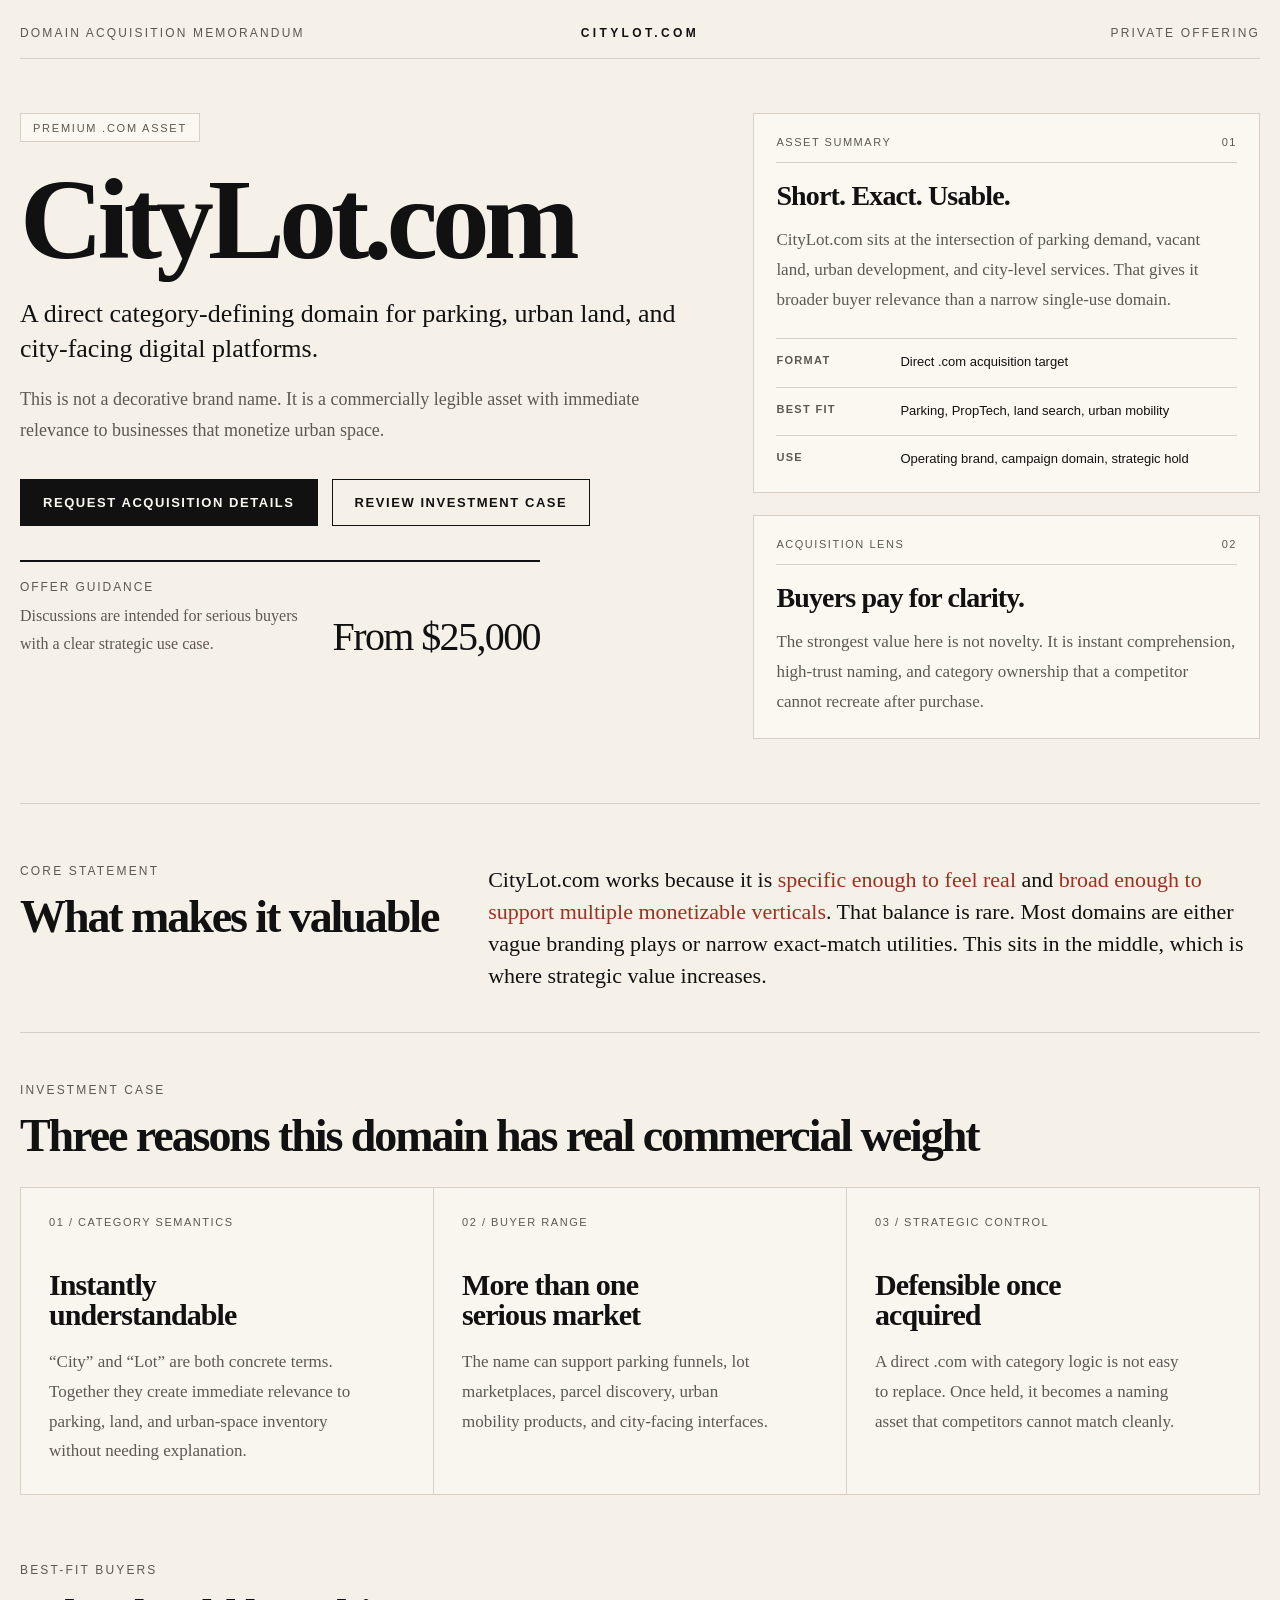
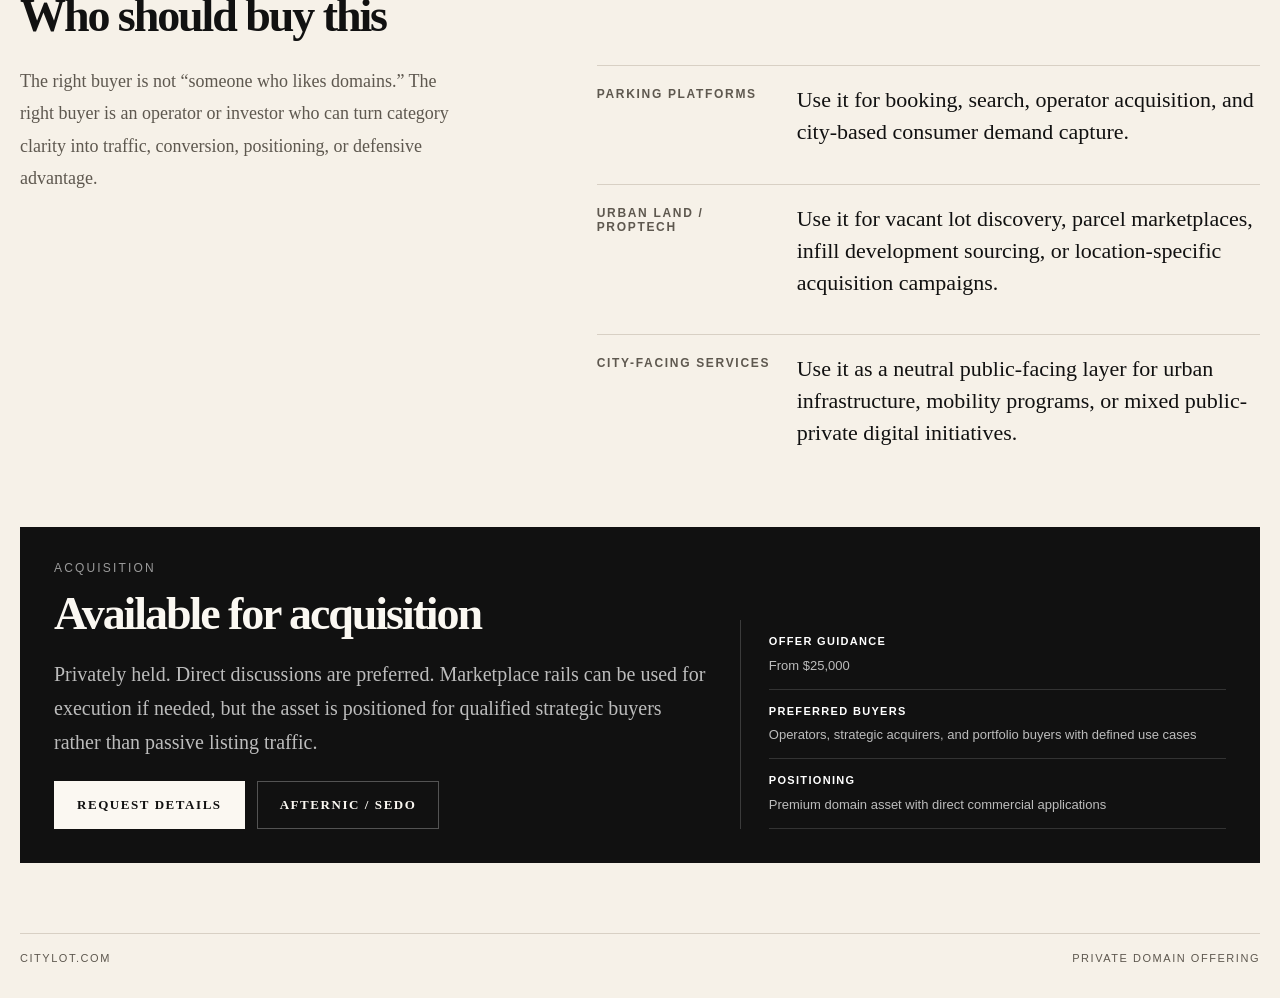
==== index.html @ e1107e31 "Add files via upload" ====
<!DOCTYPE html>
<html lang="en">
<head>
  <meta charset="UTF-8" />
  <meta name="viewport" content="width=device-width, initial-scale=1.0" />
  <title>CityLot.com — Domain Acquisition Memorandum</title>
  <meta name="description" content="CityLot.com is a premium domain asset available for acquisition." />
  <style>
    :root{
      --bg:#f6f1e8;
      --paper:#fbf8f2;
      --ink:#111111;
      --muted:#5e584f;
      --line:#d8d0c4;
      --accent:#9f2f20;
      --accent-soft:#ead9d3;
      --max:1240px;
    }

    *{box-sizing:border-box}
    html{scroll-behavior:smooth}
    body{
      margin:0;
      background:var(--bg);
      color:var(--ink);
      font-family: Georgia, "Times New Roman", serif;
      -webkit-font-smoothing:antialiased;
      text-rendering:optimizeLegibility;
    }

    a{color:inherit;text-decoration:none}
    img{max-width:100%;display:block}

    .wrap{
      width:min(calc(100% - 40px), var(--max));
      margin:0 auto;
    }

    .topbar{
      display:grid;
      grid-template-columns: 1fr auto 1fr;
      align-items:center;
      gap:20px;
      padding:26px 0 18px;
      border-bottom:1px solid var(--line);
      font-family: Arial, Helvetica, sans-serif;
      font-size:12px;
      letter-spacing:.18em;
      text-transform:uppercase;
    }

    .topbar-left{color:var(--muted)}
    .topbar-center{
      text-align:center;
      font-weight:700;
      letter-spacing:.28em;
    }
    .topbar-right{
      text-align:right;
      color:var(--muted);
    }

    .hero{
      padding:54px 0 40px;
      display:grid;
      grid-template-columns: 1.15fr .85fr;
      gap:48px;
      align-items:start;
    }

    .eyebrow{
      display:inline-block;
      padding:8px 12px 7px;
      border:1px solid var(--line);
      background:var(--paper);
      font-family: Arial, Helvetica, sans-serif;
      font-size:11px;
      letter-spacing:.16em;
      text-transform:uppercase;
      color:var(--muted);
      margin-bottom:24px;
    }

    h1{
      margin:0;
      font-size:clamp(58px, 9vw, 118px);
      line-height:.92;
      font-weight:600;
      letter-spacing:-.05em;
      max-width:760px;
    }

    .hero-sub{
      margin-top:24px;
      max-width:680px;
      font-size:26px;
      line-height:1.35;
    }

    .hero-note{
      margin-top:18px;
      max-width:620px;
      font-size:18px;
      line-height:1.7;
      color:var(--muted);
    }

    .hero-actions{
      display:flex;
      flex-wrap:wrap;
      gap:14px;
      margin-top:34px;
      font-family: Arial, Helvetica, sans-serif;
    }

    .btn{
      display:inline-flex;
      align-items:center;
      justify-content:center;
      padding:15px 22px;
      border:1px solid var(--ink);
      font-size:13px;
      font-weight:700;
      letter-spacing:.12em;
      text-transform:uppercase;
      transition:.18s ease;
    }

    .btn.primary{
      background:var(--ink);
      color:var(--paper);
    }

    .btn.secondary{
      background:transparent;
      color:var(--ink);
    }

    .btn:hover{
      transform:translateY(-1px);
    }

    .offer-box{
      margin-top:34px;
      max-width:520px;
      padding-top:18px;
      border-top:2px solid var(--ink);
      display:grid;
      grid-template-columns: 1fr auto;
      gap:18px;
      align-items:end;
    }

    .offer-label{
      font-family: Arial, Helvetica, sans-serif;
      font-size:12px;
      letter-spacing:.16em;
      text-transform:uppercase;
      color:var(--muted);
    }

    .offer-copy{
      margin-top:8px;
      font-size:16px;
      line-height:1.7;
      color:var(--muted);
      max-width:320px;
    }

    .offer-price{
      font-size:40px;
      line-height:1;
      letter-spacing:-.04em;
      white-space:nowrap;
    }

    .right-rail{
      display:grid;
      gap:22px;
    }

    .memo-card{
      background:var(--paper);
      border:1px solid var(--line);
      padding:22px;
    }

    .memo-head{
      display:flex;
      justify-content:space-between;
      gap:14px;
      align-items:flex-start;
      padding-bottom:14px;
      border-bottom:1px solid var(--line);
      font-family: Arial, Helvetica, sans-serif;
      font-size:11px;
      letter-spacing:.14em;
      text-transform:uppercase;
      color:var(--muted);
    }

    .memo-body{
      padding-top:18px;
    }

    .memo-body h3{
      margin:0;
      font-size:28px;
      line-height:1.08;
      letter-spacing:-.03em;
      font-weight:600;
    }

    .memo-body p{
      margin:14px 0 0;
      font-size:17px;
      line-height:1.75;
      color:var(--muted);
    }

    .signal-list{
      display:grid;
      gap:14px;
      margin-top:24px;
      font-family: Arial, Helvetica, sans-serif;
    }

    .signal-item{
      display:grid;
      grid-template-columns: 110px 1fr;
      gap:14px;
      padding-top:12px;
      border-top:1px solid var(--line);
      font-size:13px;
      line-height:1.65;
    }

    .signal-key{
      text-transform:uppercase;
      letter-spacing:.12em;
      color:var(--muted);
      font-size:11px;
      font-weight:700;
    }

    .signal-val{
      color:var(--ink);
    }

    .statement{
      margin:24px 0 6px;
      padding:26px 0 6px;
      border-top:1px solid var(--line);
      border-bottom:1px solid var(--line);
    }

    .statement-grid{
      display:grid;
      grid-template-columns: .72fr 1.28fr;
      gap:34px;
      align-items:start;
      padding:34px 0;
    }

    .section-label{
      font-family: Arial, Helvetica, sans-serif;
      font-size:12px;
      letter-spacing:.18em;
      text-transform:uppercase;
      color:var(--muted);
      margin-bottom:16px;
    }

    .statement h2,
    .thesis h2,
    .buyers h2,
    .cta h2{
      margin:0;
      font-size:46px;
      line-height:1;
      letter-spacing:-.045em;
      font-weight:600;
    }

    .statement-copy{
      font-size:22px;
      line-height:1.45;
      max-width:820px;
    }

    .statement-copy em{
      font-style:normal;
      color:var(--accent);
    }

    .thesis{
      padding:44px 0 12px;
    }

    .thesis-grid{
      display:grid;
      grid-template-columns: repeat(3, 1fr);
      gap:0;
      border-top:1px solid var(--line);
      border-left:1px solid var(--line);
      margin-top:28px;
    }

    .thesis-card{
      min-height:290px;
      padding:28px;
      border-right:1px solid var(--line);
      border-bottom:1px solid var(--line);
      background:rgba(255,255,255,0.28);
    }

    .thesis-index{
      font-family: Arial, Helvetica, sans-serif;
      font-size:11px;
      letter-spacing:.14em;
      text-transform:uppercase;
      color:var(--muted);
    }

    .thesis-card h3{
      margin:42px 0 0;
      font-size:30px;
      line-height:1.02;
      letter-spacing:-.03em;
      font-weight:600;
      max-width:220px;
    }

    .thesis-card p{
      margin:16px 0 0;
      font-size:17px;
      line-height:1.75;
      color:var(--muted);
      max-width:310px;
    }

    .buyers{
      padding:56px 0 8px;
    }

    .buyers-layout{
      display:grid;
      grid-template-columns: .9fr 1.1fr;
      gap:34px;
      align-items:start;
      margin-top:26px;
    }

    .buyers-note{
      font-size:18px;
      line-height:1.8;
      color:var(--muted);
      max-width:440px;
    }

    .buyer-list{
      display:grid;
      gap:18px;
    }

    .buyer-row{
      display:grid;
      grid-template-columns: 180px 1fr;
      gap:20px;
      padding:18px 0;
      border-top:1px solid var(--line);
    }

    .buyer-title{
      font-family: Arial, Helvetica, sans-serif;
      font-size:12px;
      text-transform:uppercase;
      letter-spacing:.14em;
      color:var(--muted);
      font-weight:700;
      padding-top:3px;
    }

    .buyer-desc{
      font-size:22px;
      line-height:1.45;
    }

    .cta{
      padding:52px 0 70px;
    }

    .cta-shell{
      background:var(--ink);
      color:var(--paper);
      padding:34px;
      display:grid;
      grid-template-columns: 1.15fr .85fr;
      gap:28px;
      align-items:end;
    }

    .cta .section-label{
      color:rgba(255,255,255,.58);
    }

    .cta-copy p{
      margin:20px 0 0;
      max-width:760px;
      font-size:20px;
      line-height:1.7;
      color:rgba(255,255,255,.72);
    }

    .cta-panel{
      border-left:1px solid rgba(255,255,255,.18);
      padding-left:28px;
      font-family: Arial, Helvetica, sans-serif;
    }

    .cta-panel .line{
      padding:12px 0;
      border-bottom:1px solid rgba(255,255,255,.14);
      font-size:13px;
      line-height:1.7;
      color:rgba(255,255,255,.72);
    }

    .cta-panel .line strong{
      display:block;
      color:#fff;
      letter-spacing:.12em;
      text-transform:uppercase;
      font-size:11px;
      margin-bottom:4px;
    }

    .cta-actions{
      display:flex;
      flex-wrap:wrap;
      gap:12px;
      margin-top:22px;
    }

    .cta-actions .btn.primary{
      background:var(--paper);
      color:var(--ink);
      border-color:var(--paper);
    }

    .cta-actions .btn.secondary{
      color:var(--paper);
      border-color:rgba(255,255,255,.28);
    }

    footer{
      padding:18px 0 34px;
      border-top:1px solid var(--line);
      font-family: Arial, Helvetica, sans-serif;
      font-size:11px;
      letter-spacing:.14em;
      text-transform:uppercase;
      color:var(--muted);
      display:flex;
      justify-content:space-between;
      gap:12px;
      flex-wrap:wrap;
    }

    @media (max-width: 980px){
      .hero,
      .statement-grid,
      .buyers-layout,
      .cta-shell{
        grid-template-columns:1fr;
      }

      .thesis-grid{
        grid-template-columns:1fr;
      }

      .buyer-row{
        grid-template-columns:1fr;
        gap:10px;
      }

      .cta-panel{
        border-left:none;
        padding-left:0;
        border-top:1px solid rgba(255,255,255,.18);
        padding-top:16px;
      }

      .offer-box{
        grid-template-columns:1fr;
      }
    }

    @media (max-width: 720px){
      .wrap{width:min(calc(100% - 24px), var(--max))}
      .topbar{
        grid-template-columns:1fr;
        text-align:left;
      }
      .topbar-center,
      .topbar-right{text-align:left}
      .hero-sub{font-size:22px}
      .statement-copy{font-size:20px}
      .statement h2,
      .thesis h2,
      .buyers h2,
      .cta h2{font-size:36px}
      .buyer-desc{font-size:20px}
      .cta-shell{padding:24px}
      .memo-card,.thesis-card{padding:22px}
    }
  </style>
</head>
<body>
  <div class="wrap">

    <header class="topbar">
      <div class="topbar-left">Domain Acquisition Memorandum</div>
      <div class="topbar-center">CityLot.com</div>
      <div class="topbar-right">Private Offering</div>
    </header>

    <section class="hero">
      <div>
        <div class="eyebrow">Premium .com Asset</div>
        <h1>CityLot.com</h1>
        <div class="hero-sub">
          A direct category-defining domain for parking, urban land, and city-facing digital platforms.
        </div>
        <div class="hero-note">
          This is not a decorative brand name. It is a commercially legible asset with immediate relevance to businesses that monetize urban space.
        </div>

        <div class="hero-actions">
          <a class="btn primary" href="#acquire">Request acquisition details</a>
          <a class="btn secondary" href="#thesis">Review investment case</a>
        </div>

        <div class="offer-box">
          <div>
            <div class="offer-label">Offer guidance</div>
            <div class="offer-copy">
              Discussions are intended for serious buyers with a clear strategic use case.
            </div>
          </div>
          <div class="offer-price">From $25,000</div>
        </div>
      </div>

      <aside class="right-rail">
        <div class="memo-card">
          <div class="memo-head">
            <span>Asset Summary</span>
            <span>01</span>
          </div>
          <div class="memo-body">
            <h3>Short. Exact. Usable.</h3>
            <p>
              CityLot.com sits at the intersection of parking demand, vacant land, urban development, and city-level services. That gives it broader buyer relevance than a narrow single-use domain.
            </p>

            <div class="signal-list">
              <div class="signal-item">
                <div class="signal-key">Format</div>
                <div class="signal-val">Direct .com acquisition target</div>
              </div>
              <div class="signal-item">
                <div class="signal-key">Best fit</div>
                <div class="signal-val">Parking, PropTech, land search, urban mobility</div>
              </div>
              <div class="signal-item">
                <div class="signal-key">Use</div>
                <div class="signal-val">Operating brand, campaign domain, strategic hold</div>
              </div>
            </div>
          </div>
        </div>

        <div class="memo-card">
          <div class="memo-head">
            <span>Acquisition Lens</span>
            <span>02</span>
          </div>
          <div class="memo-body">
            <h3>Buyers pay for clarity.</h3>
            <p>
              The strongest value here is not novelty. It is instant comprehension, high-trust naming, and category ownership that a competitor cannot recreate after purchase.
            </p>
          </div>
        </div>
      </aside>
    </section>

    <section class="statement">
      <div class="statement-grid">
        <div>
          <div class="section-label">Core Statement</div>
          <h2>What makes it valuable</h2>
        </div>
        <div class="statement-copy">
          CityLot.com works because it is <em>specific enough to feel real</em> and <em>broad enough to support multiple monetizable verticals</em>. That balance is rare. Most domains are either vague branding plays or narrow exact-match utilities. This sits in the middle, which is where strategic value increases.
        </div>
      </div>
    </section>

    <section class="thesis" id="thesis">
      <div class="section-label">Investment Case</div>
      <h2>Three reasons this domain has real commercial weight</h2>

      <div class="thesis-grid">
        <article class="thesis-card">
          <div class="thesis-index">01 / Category Semantics</div>
          <h3>Instantly understandable</h3>
          <p>
            “City” and “Lot” are both concrete terms. Together they create immediate relevance to parking, land, and urban-space inventory without needing explanation.
          </p>
        </article>

        <article class="thesis-card">
          <div class="thesis-index">02 / Buyer Range</div>
          <h3>More than one serious market</h3>
          <p>
            The name can support parking funnels, lot marketplaces, parcel discovery, urban mobility products, and city-facing interfaces.
          </p>
        </article>

        <article class="thesis-card">
          <div class="thesis-index">03 / Strategic Control</div>
          <h3>Defensible once acquired</h3>
          <p>
            A direct .com with category logic is not easy to replace. Once held, it becomes a naming asset that competitors cannot match cleanly.
          </p>
        </article>
      </div>
    </section>

    <section class="buyers">
      <div class="section-label">Best-Fit Buyers</div>
      <h2>Who should buy this</h2>

      <div class="buyers-layout">
        <div class="buyers-note">
          The right buyer is not “someone who likes domains.” The right buyer is an operator or investor who can turn category clarity into traffic, conversion, positioning, or defensive advantage.
        </div>

        <div class="buyer-list">
          <div class="buyer-row">
            <div class="buyer-title">Parking Platforms</div>
            <div class="buyer-desc">Use it for booking, search, operator acquisition, and city-based consumer demand capture.</div>
          </div>

          <div class="buyer-row">
            <div class="buyer-title">Urban Land / PropTech</div>
            <div class="buyer-desc">Use it for vacant lot discovery, parcel marketplaces, infill development sourcing, or location-specific acquisition campaigns.</div>
          </div>

          <div class="buyer-row">
            <div class="buyer-title">City-Facing Services</div>
            <div class="buyer-desc">Use it as a neutral public-facing layer for urban infrastructure, mobility programs, or mixed public-private digital initiatives.</div>
          </div>
        </div>
      </div>
    </section>

    <section class="cta" id="acquire">
      <div class="cta-shell">
        <div class="cta-copy">
          <div class="section-label">Acquisition</div>
          <h2>Available for acquisition</h2>
          <p>
            Privately held. Direct discussions are preferred. Marketplace rails can be used for execution if needed, but the asset is positioned for qualified strategic buyers rather than passive listing traffic.
          </p>

          <div class="cta-actions">
            <a class="btn primary" href="mailto:domains@mazajcontent.com?subject=CityLot.com Acquisition Inquiry">Request details</a>
            <a class="btn secondary" href="#">Afternic / Sedo</a>
          </div>
        </div>

        <div class="cta-panel">
          <div class="line">
            <strong>Offer guidance</strong>
            From $25,000
          </div>
          <div class="line">
            <strong>Preferred buyers</strong>
            Operators, strategic acquirers, and portfolio buyers with defined use cases
          </div>
          <div class="line">
            <strong>Positioning</strong>
            Premium domain asset with direct commercial applications
          </div>
        </div>
      </div>
    </section>

    <footer>
      <div>CityLot.com</div>
      <div>Private Domain Offering</div>
    </footer>

  </div>
</body>
</html>
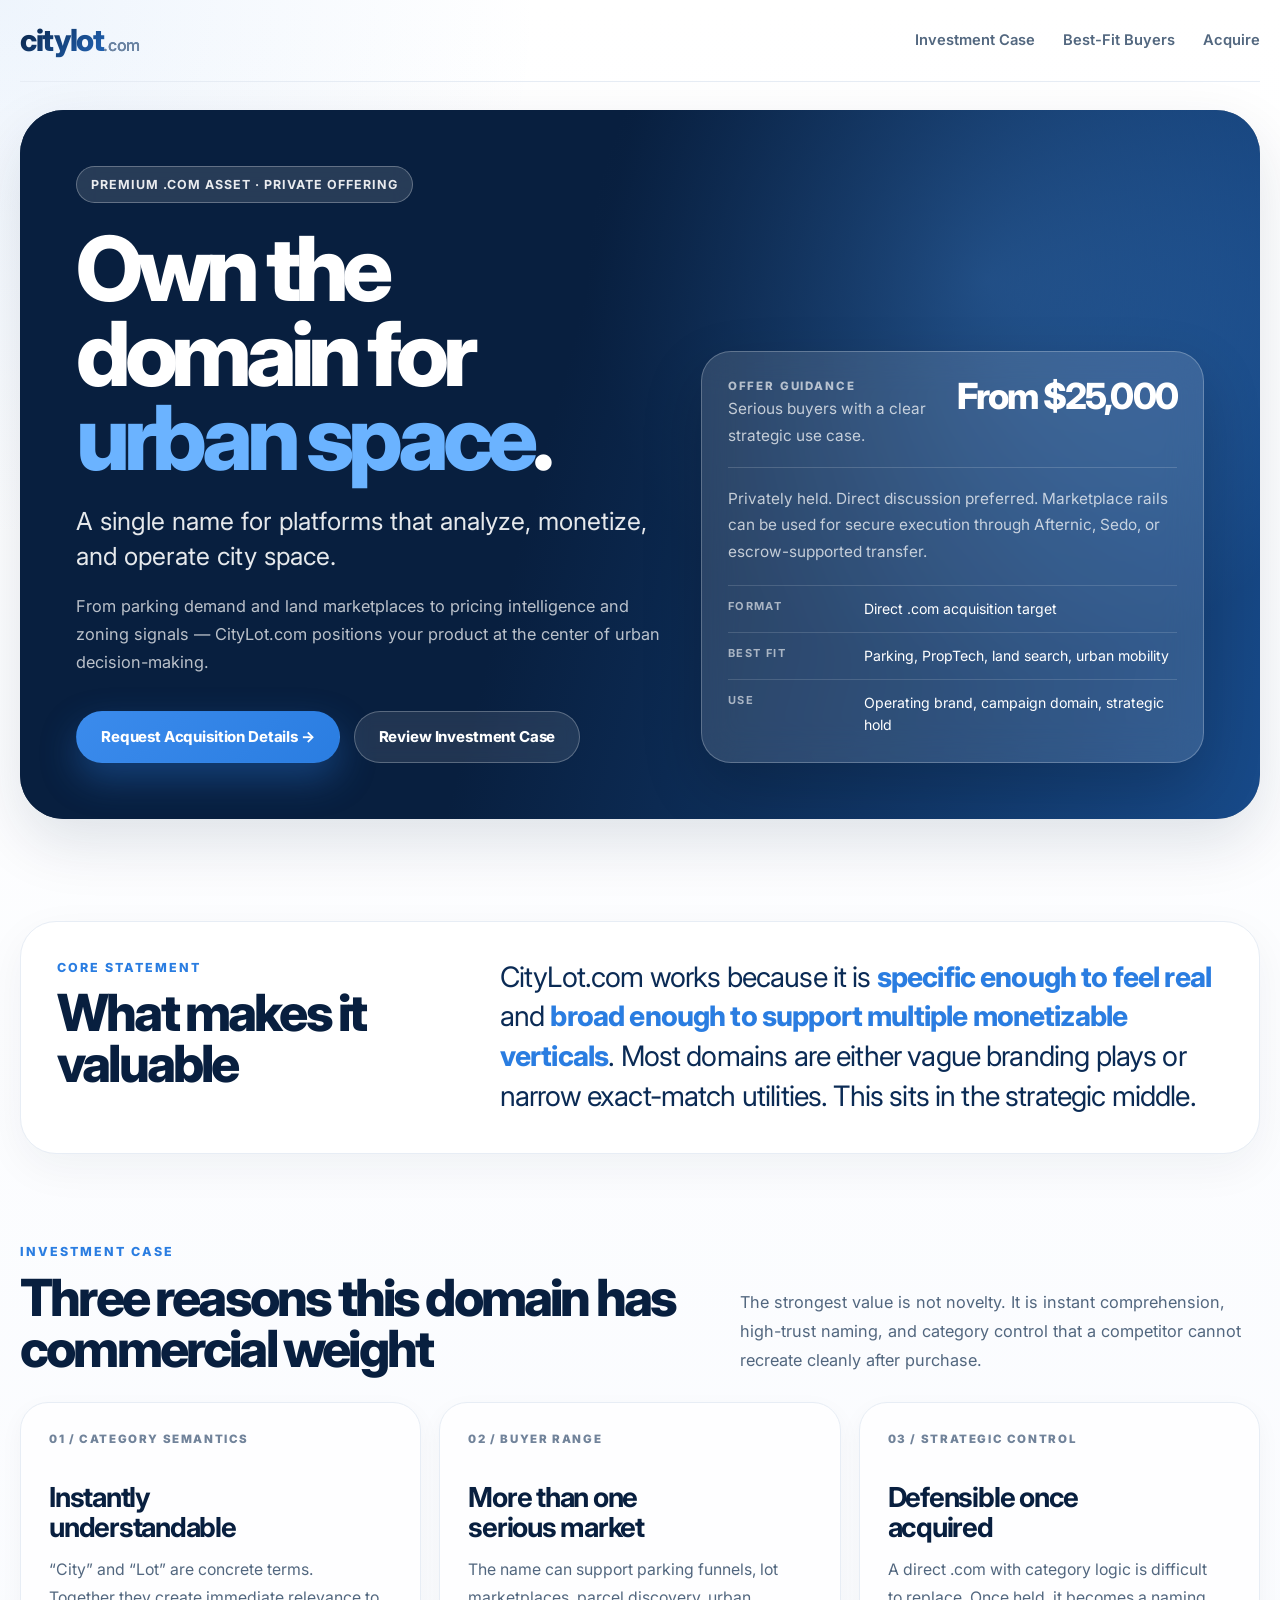
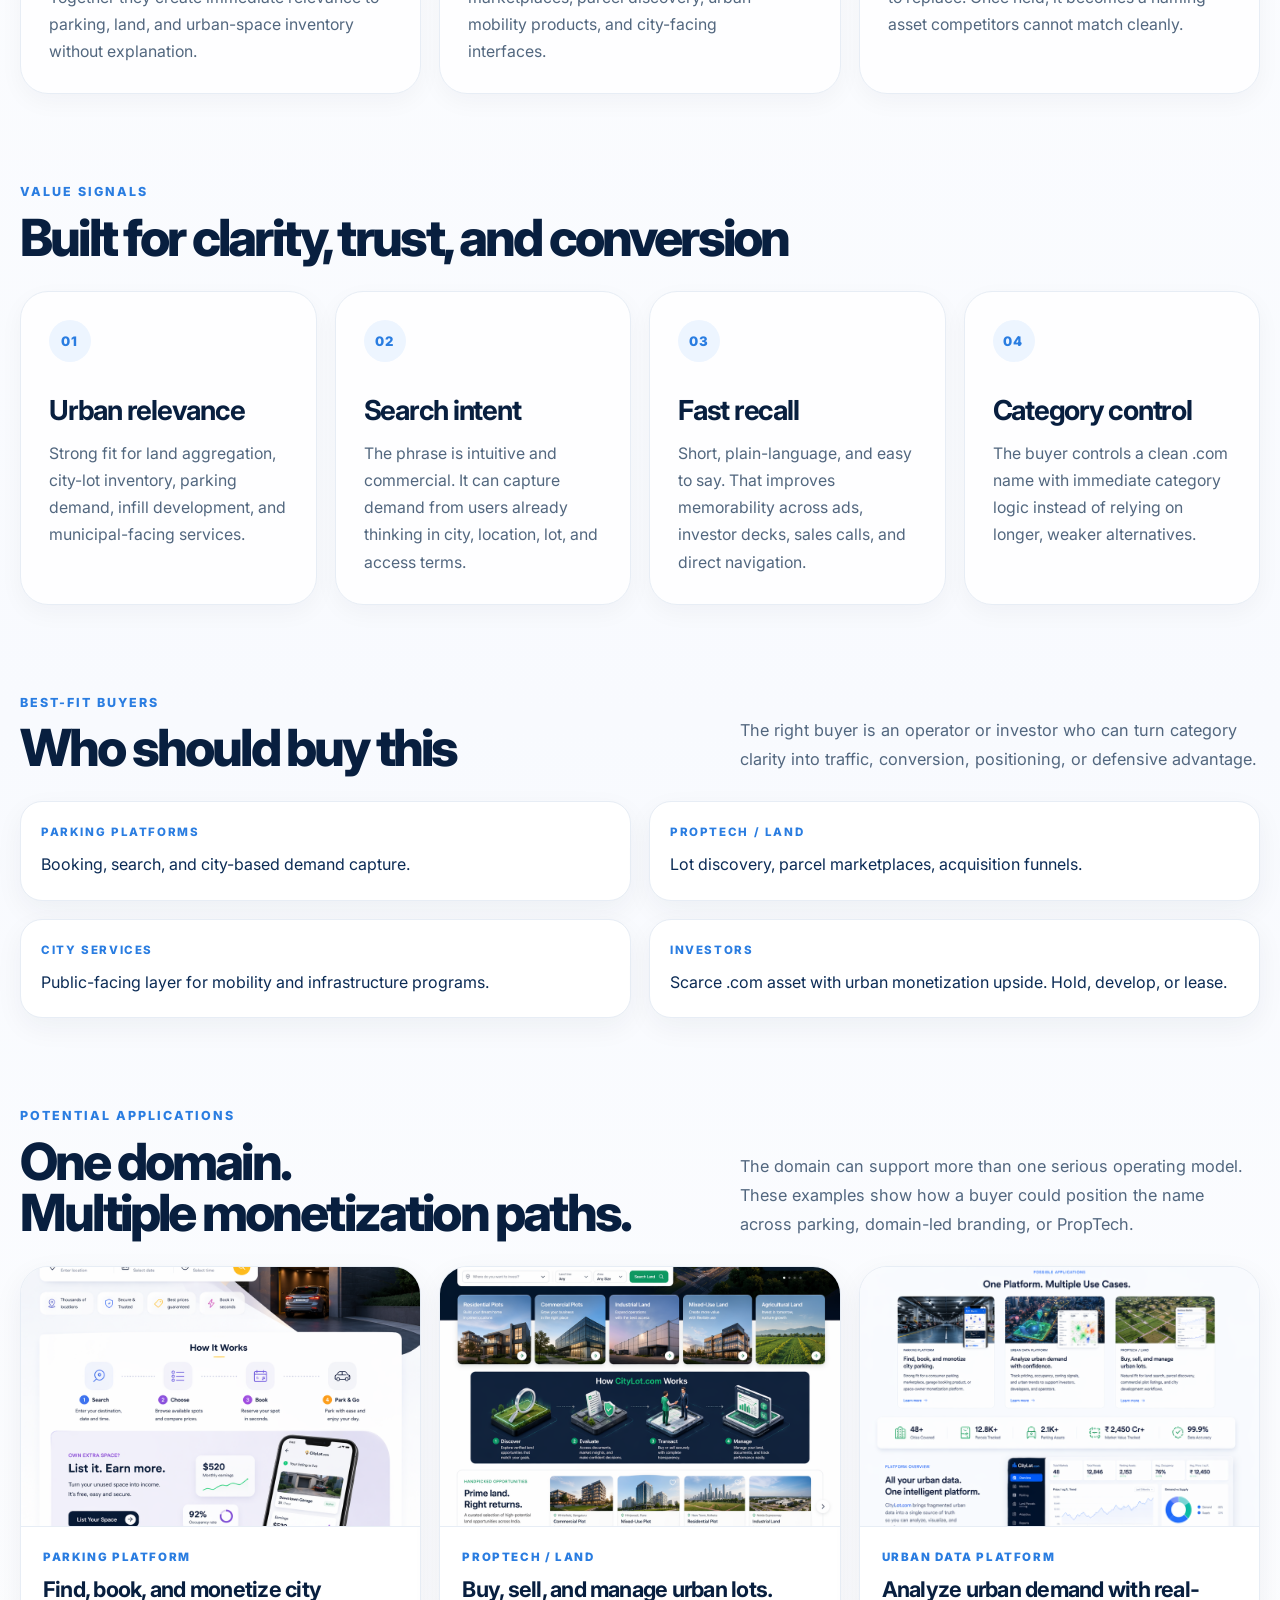
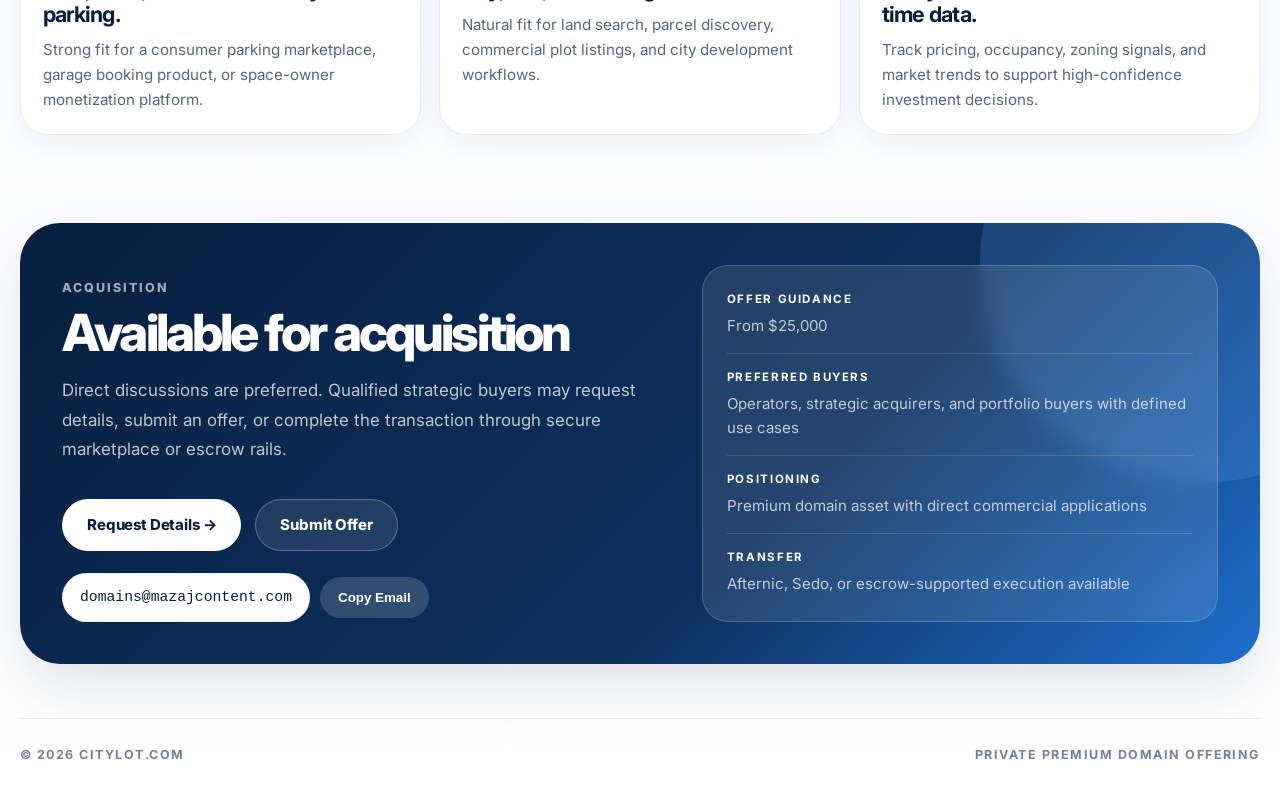
==== commit b58d978a: "Add files via upload" ====
--- a/index.html
+++ b/index.html
@@ -2,708 +2,270 @@
 <html lang="en">
 <head>
   <meta charset="UTF-8" />
-  <meta name="viewport" content="width=device-width, initial-scale=1.0" />
-  <title>CityLot.com — Domain Acquisition Memorandum</title>
-  <meta name="description" content="CityLot.com is a premium domain asset available for acquisition." />
-  <style>
-    :root{
-      --bg:#f6f1e8;
-      --paper:#fbf8f2;
-      --ink:#111111;
-      --muted:#5e584f;
-      --line:#d8d0c4;
-      --accent:#9f2f20;
-      --accent-soft:#ead9d3;
-      --max:1240px;
-    }
-
-    *{box-sizing:border-box}
-    html{scroll-behavior:smooth}
-    body{
-      margin:0;
-      background:var(--bg);
-      color:var(--ink);
-      font-family: Georgia, "Times New Roman", serif;
-      -webkit-font-smoothing:antialiased;
-      text-rendering:optimizeLegibility;
-    }
-
-    a{color:inherit;text-decoration:none}
-    img{max-width:100%;display:block}
-
-    .wrap{
-      width:min(calc(100% - 40px), var(--max));
-      margin:0 auto;
-    }
-
-    .topbar{
-      display:grid;
-      grid-template-columns: 1fr auto 1fr;
-      align-items:center;
-      gap:20px;
-      padding:26px 0 18px;
-      border-bottom:1px solid var(--line);
-      font-family: Arial, Helvetica, sans-serif;
-      font-size:12px;
-      letter-spacing:.18em;
-      text-transform:uppercase;
-    }
-
-    .topbar-left{color:var(--muted)}
-    .topbar-center{
-      text-align:center;
-      font-weight:700;
-      letter-spacing:.28em;
-    }
-    .topbar-right{
-      text-align:right;
-      color:var(--muted);
-    }
-
-    .hero{
-      padding:54px 0 40px;
-      display:grid;
-      grid-template-columns: 1.15fr .85fr;
-      gap:48px;
-      align-items:start;
-    }
-
-    .eyebrow{
-      display:inline-block;
-      padding:8px 12px 7px;
-      border:1px solid var(--line);
-      background:var(--paper);
-      font-family: Arial, Helvetica, sans-serif;
-      font-size:11px;
-      letter-spacing:.16em;
-      text-transform:uppercase;
-      color:var(--muted);
-      margin-bottom:24px;
-    }
-
-    h1{
-      margin:0;
-      font-size:clamp(58px, 9vw, 118px);
-      line-height:.92;
-      font-weight:600;
-      letter-spacing:-.05em;
-      max-width:760px;
-    }
-
-    .hero-sub{
-      margin-top:24px;
-      max-width:680px;
-      font-size:26px;
-      line-height:1.35;
-    }
-
-    .hero-note{
-      margin-top:18px;
-      max-width:620px;
-      font-size:18px;
-      line-height:1.7;
-      color:var(--muted);
-    }
-
-    .hero-actions{
-      display:flex;
-      flex-wrap:wrap;
-      gap:14px;
-      margin-top:34px;
-      font-family: Arial, Helvetica, sans-serif;
-    }
-
-    .btn{
-      display:inline-flex;
-      align-items:center;
-      justify-content:center;
-      padding:15px 22px;
-      border:1px solid var(--ink);
-      font-size:13px;
-      font-weight:700;
-      letter-spacing:.12em;
-      text-transform:uppercase;
-      transition:.18s ease;
-    }
-
-    .btn.primary{
-      background:var(--ink);
-      color:var(--paper);
-    }
-
-    .btn.secondary{
-      background:transparent;
-      color:var(--ink);
-    }
-
-    .btn:hover{
-      transform:translateY(-1px);
-    }
-
-    .offer-box{
-      margin-top:34px;
-      max-width:520px;
-      padding-top:18px;
-      border-top:2px solid var(--ink);
-      display:grid;
-      grid-template-columns: 1fr auto;
-      gap:18px;
-      align-items:end;
-    }
-
-    .offer-label{
-      font-family: Arial, Helvetica, sans-serif;
-      font-size:12px;
-      letter-spacing:.16em;
-      text-transform:uppercase;
-      color:var(--muted);
-    }
-
-    .offer-copy{
-      margin-top:8px;
-      font-size:16px;
-      line-height:1.7;
-      color:var(--muted);
-      max-width:320px;
-    }
-
-    .offer-price{
-      font-size:40px;
-      line-height:1;
-      letter-spacing:-.04em;
-      white-space:nowrap;
-    }
-
-    .right-rail{
-      display:grid;
-      gap:22px;
-    }
-
-    .memo-card{
-      background:var(--paper);
-      border:1px solid var(--line);
-      padding:22px;
-    }
-
-    .memo-head{
-      display:flex;
-      justify-content:space-between;
-      gap:14px;
-      align-items:flex-start;
-      padding-bottom:14px;
-      border-bottom:1px solid var(--line);
-      font-family: Arial, Helvetica, sans-serif;
-      font-size:11px;
-      letter-spacing:.14em;
-      text-transform:uppercase;
-      color:var(--muted);
-    }
-
-    .memo-body{
-      padding-top:18px;
-    }
-
-    .memo-body h3{
-      margin:0;
-      font-size:28px;
-      line-height:1.08;
-      letter-spacing:-.03em;
-      font-weight:600;
-    }
-
-    .memo-body p{
-      margin:14px 0 0;
-      font-size:17px;
-      line-height:1.75;
-      color:var(--muted);
-    }
-
-    .signal-list{
-      display:grid;
-      gap:14px;
-      margin-top:24px;
-      font-family: Arial, Helvetica, sans-serif;
-    }
-
-    .signal-item{
-      display:grid;
-      grid-template-columns: 110px 1fr;
-      gap:14px;
-      padding-top:12px;
-      border-top:1px solid var(--line);
-      font-size:13px;
-      line-height:1.65;
-    }
-
-    .signal-key{
-      text-transform:uppercase;
-      letter-spacing:.12em;
-      color:var(--muted);
-      font-size:11px;
-      font-weight:700;
-    }
-
-    .signal-val{
-      color:var(--ink);
-    }
-
-    .statement{
-      margin:24px 0 6px;
-      padding:26px 0 6px;
-      border-top:1px solid var(--line);
-      border-bottom:1px solid var(--line);
-    }
-
-    .statement-grid{
-      display:grid;
-      grid-template-columns: .72fr 1.28fr;
-      gap:34px;
-      align-items:start;
-      padding:34px 0;
-    }
-
-    .section-label{
-      font-family: Arial, Helvetica, sans-serif;
-      font-size:12px;
-      letter-spacing:.18em;
-      text-transform:uppercase;
-      color:var(--muted);
-      margin-bottom:16px;
-    }
-
-    .statement h2,
-    .thesis h2,
-    .buyers h2,
-    .cta h2{
-      margin:0;
-      font-size:46px;
-      line-height:1;
-      letter-spacing:-.045em;
-      font-weight:600;
-    }
-
-    .statement-copy{
-      font-size:22px;
-      line-height:1.45;
-      max-width:820px;
-    }
-
-    .statement-copy em{
-      font-style:normal;
-      color:var(--accent);
-    }
-
-    .thesis{
-      padding:44px 0 12px;
-    }
-
-    .thesis-grid{
-      display:grid;
-      grid-template-columns: repeat(3, 1fr);
-      gap:0;
-      border-top:1px solid var(--line);
-      border-left:1px solid var(--line);
-      margin-top:28px;
-    }
-
-    .thesis-card{
-      min-height:290px;
-      padding:28px;
-      border-right:1px solid var(--line);
-      border-bottom:1px solid var(--line);
-      background:rgba(255,255,255,0.28);
-    }
-
-    .thesis-index{
-      font-family: Arial, Helvetica, sans-serif;
-      font-size:11px;
-      letter-spacing:.14em;
-      text-transform:uppercase;
-      color:var(--muted);
-    }
-
-    .thesis-card h3{
-      margin:42px 0 0;
-      font-size:30px;
-      line-height:1.02;
-      letter-spacing:-.03em;
-      font-weight:600;
-      max-width:220px;
-    }
-
-    .thesis-card p{
-      margin:16px 0 0;
-      font-size:17px;
-      line-height:1.75;
-      color:var(--muted);
-      max-width:310px;
-    }
-
-    .buyers{
-      padding:56px 0 8px;
-    }
-
-    .buyers-layout{
-      display:grid;
-      grid-template-columns: .9fr 1.1fr;
-      gap:34px;
-      align-items:start;
-      margin-top:26px;
-    }
-
-    .buyers-note{
-      font-size:18px;
-      line-height:1.8;
-      color:var(--muted);
-      max-width:440px;
-    }
-
-    .buyer-list{
-      display:grid;
-      gap:18px;
-    }
-
-    .buyer-row{
-      display:grid;
-      grid-template-columns: 180px 1fr;
-      gap:20px;
-      padding:18px 0;
-      border-top:1px solid var(--line);
-    }
-
-    .buyer-title{
-      font-family: Arial, Helvetica, sans-serif;
-      font-size:12px;
-      text-transform:uppercase;
-      letter-spacing:.14em;
-      color:var(--muted);
-      font-weight:700;
-      padding-top:3px;
-    }
-
-    .buyer-desc{
-      font-size:22px;
-      line-height:1.45;
-    }
-
-    .cta{
-      padding:52px 0 70px;
-    }
-
-    .cta-shell{
-      background:var(--ink);
-      color:var(--paper);
-      padding:34px;
-      display:grid;
-      grid-template-columns: 1.15fr .85fr;
-      gap:28px;
-      align-items:end;
-    }
-
-    .cta .section-label{
-      color:rgba(255,255,255,.58);
-    }
-
-    .cta-copy p{
-      margin:20px 0 0;
-      max-width:760px;
-      font-size:20px;
-      line-height:1.7;
-      color:rgba(255,255,255,.72);
-    }
-
-    .cta-panel{
-      border-left:1px solid rgba(255,255,255,.18);
-      padding-left:28px;
-      font-family: Arial, Helvetica, sans-serif;
-    }
-
-    .cta-panel .line{
-      padding:12px 0;
-      border-bottom:1px solid rgba(255,255,255,.14);
-      font-size:13px;
-      line-height:1.7;
-      color:rgba(255,255,255,.72);
-    }
-
-    .cta-panel .line strong{
-      display:block;
-      color:#fff;
-      letter-spacing:.12em;
-      text-transform:uppercase;
-      font-size:11px;
-      margin-bottom:4px;
-    }
-
-    .cta-actions{
-      display:flex;
-      flex-wrap:wrap;
-      gap:12px;
-      margin-top:22px;
-    }
-
-    .cta-actions .btn.primary{
-      background:var(--paper);
-      color:var(--ink);
-      border-color:var(--paper);
-    }
-
-    .cta-actions .btn.secondary{
-      color:var(--paper);
-      border-color:rgba(255,255,255,.28);
-    }
-
-    footer{
-      padding:18px 0 34px;
-      border-top:1px solid var(--line);
-      font-family: Arial, Helvetica, sans-serif;
-      font-size:11px;
-      letter-spacing:.14em;
-      text-transform:uppercase;
-      color:var(--muted);
-      display:flex;
-      justify-content:space-between;
-      gap:12px;
-      flex-wrap:wrap;
-    }
-
-    @media (max-width: 980px){
-      .hero,
-      .statement-grid,
-      .buyers-layout,
-      .cta-shell{
-        grid-template-columns:1fr;
-      }
-
-      .thesis-grid{
-        grid-template-columns:1fr;
-      }
-
-      .buyer-row{
-        grid-template-columns:1fr;
-        gap:10px;
-      }
-
-      .cta-panel{
-        border-left:none;
-        padding-left:0;
-        border-top:1px solid rgba(255,255,255,.18);
-        padding-top:16px;
-      }
-
-      .offer-box{
-        grid-template-columns:1fr;
-      }
-    }
-
-    @media (max-width: 720px){
-      .wrap{width:min(calc(100% - 24px), var(--max))}
-      .topbar{
-        grid-template-columns:1fr;
-        text-align:left;
-      }
-      .topbar-center,
-      .topbar-right{text-align:left}
-      .hero-sub{font-size:22px}
-      .statement-copy{font-size:20px}
-      .statement h2,
-      .thesis h2,
-      .buyers h2,
-      .cta h2{font-size:36px}
-      .buyer-desc{font-size:20px}
-      .cta-shell{padding:24px}
-      .memo-card,.thesis-card{padding:22px}
-    }
-  </style>
+  <meta name="viewport" content="width=device-width, initial-scale=1.0, viewport-fit=cover" />
+  <title>CityLot.com | Premium Domain Acquisition</title>
+  <meta name="description" content="CityLot.com is a premium .com domain asset for parking, PropTech, urban land, city-facing services, and strategic digital ownership." />
+  <meta name="keywords" content="CityLot, citylot.com, premium domain, parking domain, proptech domain, urban land, city lot, domain acquisition" />
+  <meta name="author" content="Mazaj Content" />
+  <meta name="robots" content="index, follow" />
+
+  <meta property="og:title" content="CityLot.com | Premium Domain Acquisition" />
+  <meta property="og:description" content="A direct, commercially legible .com asset for businesses that monetize urban space." />
+  <meta property="og:type" content="website" />
+  <meta property="og:url" content="https://citylot.com" />
+  <meta property="og:image" content="https://images.unsplash.com/photo-1486325212027-8081e485255e?q=80&w=1200&h=630&fit=crop" />
+
+  <meta name="twitter:card" content="summary_large_image" />
+  <meta name="twitter:title" content="CityLot.com | Premium Domain Acquisition" />
+  <meta name="twitter:description" content="A category-defining .com for parking, urban land, PropTech, and city-facing digital platforms." />
+  <meta name="twitter:image" content="https://images.unsplash.com/photo-1486325212027-8081e485255e?q=80&w=1200&h=630&fit=crop" />
+
+  <link rel="preconnect" href="https://fonts.googleapis.com">
+  <link rel="preconnect" href="https://fonts.gstatic.com" crossorigin>
+  <link href="https://fonts.googleapis.com/css2?family=Inter:opsz,wght@14..32,300;14..32,400;14..32,500;14..32,600;14..32,700;14..32,800&display=swap" rel="stylesheet">
+  <link rel="stylesheet" href="css/styles.css">
 </head>
 <body>
-  <div class="wrap">
-
-    <header class="topbar">
-      <div class="topbar-left">Domain Acquisition Memorandum</div>
-      <div class="topbar-center">CityLot.com</div>
-      <div class="topbar-right">Private Offering</div>
+  <div class="container">
+    <nav class="nav" aria-label="Primary navigation">
+      <a href="#top" class="brand">citylot<span>.com</span></a>
+      <ul class="nav-links">
+        <li><a href="#case">Investment Case</a></li>
+        <li><a href="#buyers">Best-Fit Buyers</a></li>
+        <li><a href="#acquire">Acquire</a></li>
+      </ul>
+    </nav>
+
+    <header class="hero" id="top">
+      <div class="hero-inner">
+        <div>
+          <div class="badge">Premium .com Asset · Private Offering</div>
+          <h1>Own the domain for <span class="accent">urban space</span>.</h1>
+
+          <p class="hero-sub">
+            A single name for platforms that analyze, monetize, and operate city space.
+          </p>
+
+          <p class="hero-note">
+            From parking demand and land marketplaces to pricing intelligence and zoning signals — CityLot.com positions your product at the center of urban decision-making.
+          </p>
+
+          <div class="actions">
+            <a class="btn primary" href="mailto:domains@mazajcontent.com?subject=CityLot.com Acquisition Inquiry">Request Acquisition Details →</a>
+            <a class="btn ghost" href="#case">Review Investment Case</a>
+          </div>
+        </div>
+
+        <aside class="deal-card" aria-label="Acquisition summary">
+          <div class="deal-top">
+            <div>
+              <div class="deal-label">Offer Guidance</div>
+              <p>Serious buyers with a clear strategic use case.</p>
+            </div>
+            <div class="price">From $25,000</div>
+          </div>
+          <p>Privately held. Direct discussion preferred. Marketplace rails can be used for secure execution through Afternic, Sedo, or escrow-supported transfer.</p>
+          <div class="signals">
+            <div class="signal"><strong>Format</strong><span>Direct .com acquisition target</span></div>
+            <div class="signal"><strong>Best Fit</strong><span>Parking, PropTech, land search, urban mobility</span></div>
+            <div class="signal"><strong>Use</strong><span>Operating brand, campaign domain, strategic hold</span></div>
+          </div>
+        </aside>
+      </div>
     </header>
 
-    <section class="hero">
-      <div>
-        <div class="eyebrow">Premium .com Asset</div>
-        <h1>CityLot.com</h1>
-        <div class="hero-sub">
-          A direct category-defining domain for parking, urban land, and city-facing digital platforms.
-        </div>
-        <div class="hero-note">
-          This is not a decorative brand name. It is a commercially legible asset with immediate relevance to businesses that monetize urban space.
-        </div>
-
-        <div class="hero-actions">
-          <a class="btn primary" href="#acquire">Request acquisition details</a>
-          <a class="btn secondary" href="#thesis">Review investment case</a>
-        </div>
-
-        <div class="offer-box">
-          <div>
-            <div class="offer-label">Offer guidance</div>
-            <div class="offer-copy">
-              Discussions are intended for serious buyers with a clear strategic use case.
-            </div>
-          </div>
-          <div class="offer-price">From $25,000</div>
-        </div>
-      </div>
-
-      <aside class="right-rail">
-        <div class="memo-card">
-          <div class="memo-head">
-            <span>Asset Summary</span>
-            <span>01</span>
-          </div>
-          <div class="memo-body">
-            <h3>Short. Exact. Usable.</h3>
-            <p>
-              CityLot.com sits at the intersection of parking demand, vacant land, urban development, and city-level services. That gives it broader buyer relevance than a narrow single-use domain.
-            </p>
-
-            <div class="signal-list">
-              <div class="signal-item">
-                <div class="signal-key">Format</div>
-                <div class="signal-val">Direct .com acquisition target</div>
-              </div>
-              <div class="signal-item">
-                <div class="signal-key">Best fit</div>
-                <div class="signal-val">Parking, PropTech, land search, urban mobility</div>
-              </div>
-              <div class="signal-item">
-                <div class="signal-key">Use</div>
-                <div class="signal-val">Operating brand, campaign domain, strategic hold</div>
-              </div>
-            </div>
-          </div>
-        </div>
-
-        <div class="memo-card">
-          <div class="memo-head">
-            <span>Acquisition Lens</span>
-            <span>02</span>
-          </div>
-          <div class="memo-body">
-            <h3>Buyers pay for clarity.</h3>
-            <p>
-              The strongest value here is not novelty. It is instant comprehension, high-trust naming, and category ownership that a competitor cannot recreate after purchase.
-            </p>
-          </div>
-        </div>
-      </aside>
-    </section>
-
-    <section class="statement">
-      <div class="statement-grid">
-        <div>
-          <div class="section-label">Core Statement</div>
-          <h2>What makes it valuable</h2>
-        </div>
-        <div class="statement-copy">
-          CityLot.com works because it is <em>specific enough to feel real</em> and <em>broad enough to support multiple monetizable verticals</em>. That balance is rare. Most domains are either vague branding plays or narrow exact-match utilities. This sits in the middle, which is where strategic value increases.
-        </div>
-      </div>
-    </section>
-
-    <section class="thesis" id="thesis">
-      <div class="section-label">Investment Case</div>
-      <h2>Three reasons this domain has real commercial weight</h2>
-
-      <div class="thesis-grid">
-        <article class="thesis-card">
-          <div class="thesis-index">01 / Category Semantics</div>
-          <h3>Instantly understandable</h3>
-          <p>
-            “City” and “Lot” are both concrete terms. Together they create immediate relevance to parking, land, and urban-space inventory without needing explanation.
+    <main>
+      <section class="section reveal">
+        <div class="statement">
+          <div>
+            <div class="section-kicker">Core Statement</div>
+            <h2>What makes it valuable</h2>
+          </div>
+          <div class="statement-copy">
+            CityLot.com works because it is <em>specific enough to feel real</em> and <em>broad enough to support multiple monetizable verticals</em>. Most domains are either vague branding plays or narrow exact-match utilities. This sits in the strategic middle.
+          </div>
+        </div>
+      </section>
+
+      <section class="section reveal" id="case">
+        <div class="section-head">
+          <div>
+            <div class="section-kicker">Investment Case</div>
+            <h2>Three reasons this domain has commercial weight</h2>
+          </div>
+          <p class="section-lead">The strongest value is not novelty. It is instant comprehension, high-trust naming, and category control that a competitor cannot recreate cleanly after purchase.</p>
+        </div>
+
+        <div class="grid-3">
+          <article class="card">
+            <div class="card-index">01 / Category Semantics</div>
+            <h3>Instantly understandable</h3>
+            <p>“City” and “Lot” are concrete terms. Together they create immediate relevance to parking, land, and urban-space inventory without explanation.</p>
+          </article>
+          <article class="card">
+            <div class="card-index">02 / Buyer Range</div>
+            <h3>More than one serious market</h3>
+            <p>The name can support parking funnels, lot marketplaces, parcel discovery, urban mobility products, and city-facing interfaces.</p>
+          </article>
+          <article class="card">
+            <div class="card-index">03 / Strategic Control</div>
+            <h3>Defensible once acquired</h3>
+            <p>A direct .com with category logic is difficult to replace. Once held, it becomes a naming asset competitors cannot match cleanly.</p>
+          </article>
+        </div>
+      </section>
+
+      <section class="section reveal">
+        <div class="section-head">
+          <div>
+            <div class="section-kicker">Value Signals</div>
+            <h2>Built for clarity, trust, and conversion</h2>
+          </div>
+        </div>
+
+        <div class="grid-4">
+          <article class="card">
+            <div class="icon">01</div>
+            <h3>Urban relevance</h3>
+            <p>Strong fit for land aggregation, city-lot inventory, parking demand, infill development, and municipal-facing services.</p>
+          </article>
+          <article class="card">
+            <div class="icon">02</div>
+            <h3>Search intent</h3>
+            <p>The phrase is intuitive and commercial. It can capture demand from users already thinking in city, location, lot, and access terms.</p>
+          </article>
+          <article class="card">
+            <div class="icon">03</div>
+            <h3>Fast recall</h3>
+            <p>Short, plain-language, and easy to say. That improves memorability across ads, investor decks, sales calls, and direct navigation.</p>
+          </article>
+          <article class="card">
+            <div class="icon">04</div>
+            <h3>Category control</h3>
+            <p>The buyer controls a clean .com name with immediate category logic instead of relying on longer, weaker alternatives.</p>
+          </article>
+        </div>
+      </section>
+
+      <section class="section reveal" id="buyers">
+        <div class="section-head">
+          <div>
+            <div class="section-kicker">Best-Fit Buyers</div>
+            <h2>Who should buy this</h2>
+          </div>
+          <p class="section-lead">The right buyer is an operator or investor who can turn category clarity into traffic, conversion, positioning, or defensive advantage.</p>
+        </div>
+
+        <div class="buyer-grid">
+          <div class="buyer-card">
+            <div class="buyer-tag">Parking Platforms</div>
+            <p>Booking, search, and city-based demand capture.</p>
+          </div>
+
+          <div class="buyer-card">
+            <div class="buyer-tag">PropTech / Land</div>
+            <p>Lot discovery, parcel marketplaces, acquisition funnels.</p>
+          </div>
+
+          <div class="buyer-card">
+            <div class="buyer-tag">City Services</div>
+            <p>Public-facing layer for mobility and infrastructure programs.</p>
+          </div>
+
+          <div class="buyer-card">
+            <div class="buyer-tag">Investors</div>
+            <p>Scarce .com asset with urban monetization upside. Hold, develop, or lease.</p>
+          </div>
+        </div>
+      </section>
+
+      <section class="section reveal" id="use-cases">
+        <div class="section-head">
+          <div>
+            <div class="section-kicker">Potential Applications</div>
+            <h2>One domain.<br>Multiple monetization paths.</h2>
+          </div>
+          <p class="section-lead">
+            The domain can support more than one serious operating model. These examples show how a buyer could position the name across parking, domain-led branding, or PropTech.
           </p>
-        </article>
-
-        <article class="thesis-card">
-          <div class="thesis-index">02 / Buyer Range</div>
-          <h3>More than one serious market</h3>
-          <p>
-            The name can support parking funnels, lot marketplaces, parcel discovery, urban mobility products, and city-facing interfaces.
-          </p>
-        </article>
-
-        <article class="thesis-card">
-          <div class="thesis-index">03 / Strategic Control</div>
-          <h3>Defensible once acquired</h3>
-          <p>
-            A direct .com with category logic is not easy to replace. Once held, it becomes a naming asset that competitors cannot match cleanly.
-          </p>
-        </article>
-      </div>
-    </section>
-
-    <section class="buyers">
-      <div class="section-label">Best-Fit Buyers</div>
-      <h2>Who should buy this</h2>
-
-      <div class="buyers-layout">
-        <div class="buyers-note">
-          The right buyer is not “someone who likes domains.” The right buyer is an operator or investor who can turn category clarity into traffic, conversion, positioning, or defensive advantage.
-        </div>
-
-        <div class="buyer-list">
-          <div class="buyer-row">
-            <div class="buyer-title">Parking Platforms</div>
-            <div class="buyer-desc">Use it for booking, search, operator acquisition, and city-based consumer demand capture.</div>
-          </div>
-
-          <div class="buyer-row">
-            <div class="buyer-title">Urban Land / PropTech</div>
-            <div class="buyer-desc">Use it for vacant lot discovery, parcel marketplaces, infill development sourcing, or location-specific acquisition campaigns.</div>
-          </div>
-
-          <div class="buyer-row">
-            <div class="buyer-title">City-Facing Services</div>
-            <div class="buyer-desc">Use it as a neutral public-facing layer for urban infrastructure, mobility programs, or mixed public-private digital initiatives.</div>
-          </div>
-        </div>
-      </div>
-    </section>
-
-    <section class="cta" id="acquire">
-      <div class="cta-shell">
-        <div class="cta-copy">
-          <div class="section-label">Acquisition</div>
-          <h2>Available for acquisition</h2>
-          <p>
-            Privately held. Direct discussions are preferred. Marketplace rails can be used for execution if needed, but the asset is positioned for qualified strategic buyers rather than passive listing traffic.
-          </p>
-
-          <div class="cta-actions">
-            <a class="btn primary" href="mailto:domains@mazajcontent.com?subject=CityLot.com Acquisition Inquiry">Request details</a>
-            <a class="btn secondary" href="#">Afternic / Sedo</a>
-          </div>
-        </div>
-
-        <div class="cta-panel">
-          <div class="line">
-            <strong>Offer guidance</strong>
-            From $25,000
-          </div>
-          <div class="line">
-            <strong>Preferred buyers</strong>
-            Operators, strategic acquirers, and portfolio buyers with defined use cases
-          </div>
-          <div class="line">
-            <strong>Positioning</strong>
-            Premium domain asset with direct commercial applications
-          </div>
-        </div>
-      </div>
-    </section>
+        </div>
+
+        <div class="use-cases">
+          <article class="use-card">
+            <img src="assets/uses-1.png" alt="CityLot parking booking platform concept">
+            <div class="use-content">
+              <div class="use-label">Parking Platform</div>
+              <h3>Find, book, and monetize city parking.</h3>
+              <p>
+                Strong fit for a consumer parking marketplace, garage booking product, or space-owner monetization platform.
+              </p>
+            </div>
+          </article>
+
+          <article class="use-card">
+            <img src="assets/uses-2.png" alt="CityLot urban land and PropTech platform concept">
+            <div class="use-content">
+              <div class="use-label">PropTech / Land</div>
+              <h3>Buy, sell, and manage urban lots.</h3>
+              <p>
+                Natural fit for land search, parcel discovery, commercial plot listings, and city development workflows.
+              </p>
+            </div>
+          </article>
+
+          <article class="use-card">
+            <img src="assets/uses-3.png" alt="CityLot premium domain positioning concept">
+            <div class="use-content">
+              <div class="use-label">Urban Data Platform</div>
+              <h3>Analyze urban demand with real-time data.</h3>
+              <p>
+                Track pricing, occupancy, zoning signals, and market trends to support high-confidence investment decisions.
+              </p>
+            </div>
+          </article>
+        </div>
+      </section>
+
+      <section class="section reveal" id="acquire">
+        <div class="cta-shell">
+          <div>
+            <div class="section-kicker section-kicker-light">Acquisition</div>
+            <h2>Available for acquisition</h2>
+            <p>Direct discussions are preferred. Qualified strategic buyers may request details, submit an offer, or complete the transaction through secure marketplace or escrow rails.</p>
+            <div class="actions">
+              <a class="btn light" href="mailto:domains@mazajcontent.com?subject=CityLot.com Acquisition Inquiry">Request Details →</a>
+              <a class="btn ghost" href="mailto:domains@mazajcontent.com?subject=Offer for CityLot.com">Submit Offer</a>
+            </div>
+            <div class="email-row">
+              <div class="email-box" id="emailText">domains@mazajcontent.com</div>
+              <button class="copy" id="copyBtn" type="button">Copy Email</button>
+              <span class="toast" id="toast" aria-live="polite"></span>
+            </div>
+          </div>
+
+          <aside class="cta-panel">
+            <div class="line"><strong>Offer Guidance</strong>From $25,000</div>
+            <div class="line"><strong>Preferred Buyers</strong>Operators, strategic acquirers, and portfolio buyers with defined use cases</div>
+            <div class="line"><strong>Positioning</strong>Premium domain asset with direct commercial applications</div>
+            <div class="line"><strong>Transfer</strong>Afternic, Sedo, or escrow-supported execution available</div>
+          </aside>
+        </div>
+      </section>
+    </main>
 
     <footer>
-      <div>CityLot.com</div>
-      <div>Private Domain Offering</div>
+      <div>© 2026 CityLot.com</div>
+      <div>Private Premium Domain Offering</div>
     </footer>
-
   </div>
+
+  <div class="lightbox" id="lightbox" role="dialog" aria-modal="true" aria-hidden="true">
+    <div class="lightbox-inner">
+      <button class="lightbox-close" id="lightboxClose" type="button" aria-label="Close image preview">×</button>
+      <img src="" alt="" id="lightboxImg">
+    </div>
+  </div>
+
+  <script src="js/main.js" defer></script>
 </body>
 </html>
--- a/css/styles.css
+++ b/css/styles.css
@@ -0,0 +1,458 @@
+:root{
+  --white:#ffffff;
+  --paper:#f8fafe;
+  --navy:#081f3f;
+  --navy-2:#0b2b55;
+  --slate:#52677f;
+  --muted:#71839a;
+  --blue:#2a7de1;
+  --blue-2:#6bb3ff;
+  --blue-soft:#edf5ff;
+  --line:#e7edf5;
+  --shadow:0 24px 60px rgba(8,31,63,.12);
+  --shadow-soft:0 14px 34px rgba(42,125,225,.12);
+  --radius:34px;
+  --max:1240px;
+}
+
+*{box-sizing:border-box;margin:0;padding:0}
+html{scroll-behavior:smooth}
+body{
+  font-family:Inter,system-ui,-apple-system,BlinkMacSystemFont,"Segoe UI",sans-serif;
+  background:
+    radial-gradient(circle at top left, rgba(42,125,225,.08), transparent 34rem),
+    linear-gradient(180deg,#fff 0%,#f8fafe 58%,#fff 100%);
+  color:var(--navy);
+  line-height:1.55;
+  -webkit-font-smoothing:antialiased;
+  text-rendering:optimizeLegibility;
+  overflow-x:hidden;
+}
+a{color:inherit;text-decoration:none}
+.container{width:min(calc(100% - 40px),var(--max));margin:0 auto}
+
+.nav{
+  min-height:82px;
+  display:flex;
+  align-items:center;
+  justify-content:space-between;
+  gap:24px;
+  border-bottom:1px solid var(--line);
+}
+.brand{
+  font-size:1.9rem;
+  font-weight:800;
+  letter-spacing:-.045em;
+  background:linear-gradient(135deg,var(--navy),var(--blue));
+  -webkit-background-clip:text;
+  background-clip:text;
+  color:transparent;
+  white-space:nowrap;
+}
+.brand span{font-weight:500;color:var(--muted);background:none;-webkit-text-fill-color:var(--muted);font-size:1rem;letter-spacing:-.02em}
+.nav-links{display:flex;gap:28px;list-style:none;color:var(--slate);font-size:.92rem;font-weight:600}
+.nav-links a{transition:.2s ease}
+.nav-links a:hover{color:var(--blue)}
+
+.hero{
+  position:relative;
+  margin:28px 0 68px;
+  min-height:670px;
+  border-radius:44px;
+  overflow:hidden;
+  background:var(--navy);
+  box-shadow:var(--shadow);
+  isolation:isolate;
+}
+.hero::before{
+  content:"";
+  position:absolute;inset:0;
+  background-image:url('https://images.unsplash.com/photo-1486325212027-8081e485255e?q=80&w=2070&auto=format&fit=crop');
+  background-size:cover;
+  background-position:center 32%;
+  transform:scale(1.04);
+  transition:transform .8s ease, background-position .2s ease;
+  z-index:-2;
+}
+.hero::after{
+  content:"";
+  position:absolute;inset:0;
+  background:
+    linear-gradient(105deg,rgba(8,31,63,.94) 0%,rgba(8,31,63,.82) 43%,rgba(42,125,225,.46) 100%),
+    radial-gradient(circle at 78% 24%,rgba(107,179,255,.5),transparent 25rem);
+  z-index:-1;
+}
+.hero-inner{
+  min-height:670px;
+  display:grid;
+  grid-template-columns:1.08fr .92fr;
+  gap:34px;
+  align-items:center;
+  padding:56px;
+  color:#fff;
+}
+.badge{
+  display:inline-flex;
+  align-items:center;
+  gap:9px;
+  padding:8px 14px;
+  border:1px solid rgba(255,255,255,.28);
+  background:rgba(255,255,255,.13);
+  backdrop-filter:blur(10px);
+  border-radius:999px;
+  font-size:.78rem;
+  font-weight:700;
+  letter-spacing:.08em;
+  text-transform:uppercase;
+  color:rgba(255,255,255,.9);
+  margin-bottom:24px;
+}
+h1{
+  font-size:clamp(3.15rem,7vw,6.5rem);
+  line-height:.94;
+  letter-spacing:-.07em;
+  font-weight:800;
+  max-width:760px;
+}
+.accent{color:var(--blue-2)}
+.hero-sub{
+  max-width:690px;
+  margin-top:24px;
+  font-size:clamp(1.18rem,2vw,1.55rem);
+  line-height:1.42;
+  color:rgba(255,255,255,.9);
+}
+.hero-note{
+  max-width:640px;
+  margin-top:18px;
+  color:rgba(255,255,255,.72);
+  font-size:1.02rem;
+  line-height:1.72;
+}
+.actions{display:flex;flex-wrap:wrap;gap:14px;margin-top:34px}
+.btn{
+  display:inline-flex;
+  align-items:center;
+  justify-content:center;
+  gap:9px;
+  min-height:52px;
+  padding:0 24px;
+  border-radius:999px;
+  border:1px solid transparent;
+  font-size:.94rem;
+  font-weight:750;
+  letter-spacing:-.01em;
+  cursor:pointer;
+  transition:.22s cubic-bezier(.2,.9,.3,1);
+}
+.btn.primary{background:linear-gradient(135deg,#3b8bec,var(--blue));color:#fff;box-shadow:0 16px 36px rgba(42,125,225,.35)}
+.btn.primary:hover{transform:translateY(-3px);box-shadow:0 24px 50px rgba(42,125,225,.42)}
+.btn.ghost{background:rgba(255,255,255,.1);border-color:rgba(255,255,255,.26);color:#fff;backdrop-filter:blur(8px)}
+.btn.ghost:hover{background:rgba(255,255,255,.18);transform:translateY(-2px)}
+.btn.dark{background:var(--navy);color:#fff;box-shadow:0 14px 30px rgba(8,31,63,.16)}
+.btn.light{background:#fff;color:var(--navy);border-color:#fff}
+
+.deal-card{
+  align-self:end;
+  background:rgba(255,255,255,.13);
+  border:1px solid rgba(255,255,255,.24);
+  backdrop-filter:blur(18px);
+  border-radius:30px;
+  padding:26px;
+  box-shadow:0 24px 60px rgba(0,0,0,.18);
+}
+.deal-top{display:flex;justify-content:space-between;gap:20px;border-bottom:1px solid rgba(255,255,255,.16);padding-bottom:18px;margin-bottom:18px}
+.deal-label{font-size:.72rem;text-transform:uppercase;letter-spacing:.16em;color:rgba(255,255,255,.65);font-weight:800}
+.price{font-size:2.25rem;line-height:1;font-weight:800;letter-spacing:-.05em;white-space:nowrap}
+.deal-card p{color:rgba(255,255,255,.72);font-size:.96rem;line-height:1.72}
+.signals{display:grid;gap:12px;margin-top:20px}
+.signal{display:grid;grid-template-columns:122px 1fr;gap:14px;padding-top:12px;border-top:1px solid rgba(255,255,255,.14);font-size:.88rem;line-height:1.55}
+.signal strong{font-size:.69rem;text-transform:uppercase;letter-spacing:.13em;color:rgba(255,255,255,.6)}
+
+.section{padding:34px 0 54px}
+.section-head{display:flex;justify-content:space-between;gap:28px;align-items:end;margin-bottom:28px}
+.section-kicker{font-size:.78rem;font-weight:800;letter-spacing:.16em;text-transform:uppercase;color:var(--blue);margin-bottom:10px}
+.section-kicker-light{color:rgba(255,255,255,.62)}
+h2{font-size:clamp(2.2rem,4vw,3.75rem);line-height:1;letter-spacing:-.055em;font-weight:800;max-width:820px}
+.section-lead{max-width:520px;color:var(--slate);font-size:1.02rem;line-height:1.75}
+
+.statement{
+  background:#fff;
+  border:1px solid var(--line);
+  border-radius:36px;
+  padding:36px;
+  box-shadow:0 14px 44px rgba(8,31,63,.05);
+  display:grid;
+  grid-template-columns:.72fr 1.28fr;
+  gap:36px;
+  align-items:start;
+}
+.statement-copy{font-size:clamp(1.25rem,2.2vw,1.8rem);line-height:1.42;letter-spacing:-.03em;color:var(--navy-2)}
+.statement-copy em{font-style:normal;color:var(--blue);font-weight:760}
+
+.grid-3{display:grid;grid-template-columns:repeat(3,1fr);gap:18px}
+.grid-4{display:grid;grid-template-columns:repeat(4,1fr);gap:18px}
+.card{
+  position:relative;
+  overflow:hidden;
+  background:rgba(255,255,255,.82);
+  border:1px solid var(--line);
+  border-radius:28px;
+  padding:28px;
+  min-height:270px;
+  box-shadow:0 8px 24px rgba(8,31,63,.04);
+  transition:.26s ease;
+}
+.card::after{
+  pointer-events:none;
+  content:"";
+  position:absolute;inset:auto -30% -50% -30%;height:120px;
+  background:radial-gradient(circle,rgba(42,125,225,.12),transparent 62%);
+  opacity:0;transition:.26s ease;
+}
+.card:hover{transform:translateY(-7px);box-shadow:var(--shadow-soft);border-color:#d6e8ff}
+.card:hover::after{opacity:1}
+.card-index{font-size:.72rem;font-weight:850;text-transform:uppercase;letter-spacing:.14em;color:var(--muted)}
+.card h3{margin-top:34px;font-size:1.72rem;line-height:1.08;letter-spacing:-.045em;color:var(--navy);max-width:240px}
+.card p{margin-top:14px;color:var(--slate);font-size:.99rem;line-height:1.72;max-width:330px}
+
+.lightbox{
+  position:fixed;
+  inset:0;
+  background:rgba(8,31,63,.78);
+  display:flex;
+  align-items:center;
+  justify-content:center;
+  padding:40px;
+  z-index:9999;
+  opacity:0;
+  pointer-events:none;
+  transition:.25s ease;
+}
+
+.lightbox.active{
+  opacity:1;
+  pointer-events:auto;
+}
+
+.lightbox-inner{
+  position:relative;
+  max-width:min(1100px, 92vw);
+  max-height:90vh;
+}
+
+.lightbox img{
+  width:100%;
+  height:auto;
+  max-height:90vh;
+  object-fit:contain;
+  border-radius:16px;
+  box-shadow:0 30px 80px rgba(0,0,0,.4);
+}
+
+.lightbox-close{
+  position:absolute;
+  top:-14px;
+  right:-14px;
+  width:42px;
+  height:42px;
+  border-radius:50%;
+  background:#fff;
+  color:#081f3f;
+  font-weight:900;
+  font-size:18px;
+  display:flex;
+  align-items:center;
+  justify-content:center;
+  cursor:pointer;
+  border:1px solid #e7edf5;
+  box-shadow:0 10px 30px rgba(0,0,0,.2);
+}
+
+.use-card img{
+  cursor:zoom-in;
+  position:relative;
+  z-index:2;
+}
+
+.icon{
+  width:42px;
+  height:42px;
+  display:flex;
+  align-items:center;
+  justify-content:center;
+  border-radius:50%;
+  background:var(--blue-soft);
+  color:var(--blue);
+  font-size:.82rem;
+  font-weight:850;
+  letter-spacing:.08em;
+  margin-bottom:18px;
+}
+
+.buyer-list{display:grid;gap:14px}
+.buyer-grid{
+  display:grid;
+  grid-template-columns:repeat(2,1fr);
+  gap:18px;
+}
+
+.buyer-card{
+  background:#fff;
+  border:1px solid var(--line);
+  border-radius:22px;
+  padding:22px 20px;
+  box-shadow:0 10px 28px rgba(8,31,63,.05);
+  transition:.2s ease;
+}
+
+.buyer-card:hover{
+  transform:translateY(-4px);
+  border-color:#d6e8ff;
+  box-shadow:0 16px 34px rgba(42,125,225,.12);
+}
+
+.buyer-tag{
+  font-size:.72rem;
+  font-weight:800;
+  letter-spacing:.14em;
+  text-transform:uppercase;
+  color:var(--blue);
+  margin-bottom:10px;
+}
+
+.buyer-card p{
+  font-size:1rem;
+  line-height:1.6;
+  color:var(--navy-2);
+}
+
+.buyer-row{
+  display:grid;
+  grid-template-columns:220px 1fr;
+  gap:22px;
+  align-items:start;
+  padding:22px 0;
+  border-top:1px solid var(--line);
+}
+.buyer-title{font-size:.78rem;text-transform:uppercase;letter-spacing:.14em;color:var(--muted);font-weight:850;padding-top:5px}
+.buyer-desc{font-size:1.35rem;line-height:1.45;letter-spacing:-.025em;color:var(--navy-2)}
+
+.cta-shell{
+  position:relative;
+  overflow:hidden;
+  border-radius:40px;
+  background:linear-gradient(135deg,var(--navy) 0%,#0d315f 62%,#1f6fce 100%);
+  color:#fff;
+  padding:42px;
+  display:grid;
+  grid-template-columns:1.08fr .92fr;
+  gap:34px;
+  align-items:end;
+  box-shadow:var(--shadow);
+}
+.cta-shell::before{content:"";position:absolute;right:-160px;top:-180px;width:440px;height:440px;border-radius:50%;background:rgba(107,179,255,.18)}
+.cta-shell h2{color:#fff}
+.cta-shell p{margin-top:18px;max-width:760px;color:rgba(255,255,255,.74);font-size:1.06rem;line-height:1.75}
+.cta-panel{position:relative;background:rgba(255,255,255,.1);border:1px solid rgba(255,255,255,.18);border-radius:26px;padding:24px;backdrop-filter:blur(12px)}
+.line{padding:14px 0;border-bottom:1px solid rgba(255,255,255,.14);color:rgba(255,255,255,.72);font-size:.94rem;line-height:1.65}
+.line:first-child{padding-top:0}.line:last-child{border-bottom:0;padding-bottom:0}
+.line strong{display:block;color:#fff;font-size:.72rem;text-transform:uppercase;letter-spacing:.14em;margin-bottom:5px}
+.email-row{display:flex;gap:10px;flex-wrap:wrap;margin-top:22px;align-items:center}
+.email-box{background:#fff;color:var(--navy);border-radius:999px;padding:13px 18px;font-family:ui-monospace,SFMono-Regular,Menlo,monospace;font-size:.92rem;box-shadow:inset 0 0 0 1px rgba(8,31,63,.08)}
+.copy{border:0;border-radius:999px;background:rgba(255,255,255,.16);color:#fff;padding:13px 18px;font-weight:800;cursor:pointer;transition:.2s ease}
+.copy:hover{background:rgba(255,255,255,.24);transform:translateY(-1px)}
+.toast{font-size:.86rem;color:var(--blue-2);min-height:20px}
+
+footer{display:flex;justify-content:space-between;gap:18px;flex-wrap:wrap;padding:26px 0 38px;border-top:1px solid var(--line);color:var(--muted);font-size:.78rem;font-weight:700;letter-spacing:.12em;text-transform:uppercase}
+
+.reveal{opacity:0;transform:translateY(16px);transition:opacity .55s ease,transform .55s ease}
+.reveal.visible{opacity:1;transform:translateY(0)}
+
+.use-cases{
+  display:grid;
+  grid-template-columns:repeat(3,1fr);
+  gap:18px;
+}
+
+.use-card{
+  background:#fff;
+  border:1px solid var(--line);
+  border-radius:28px;
+  overflow:hidden;
+  box-shadow:0 10px 30px rgba(8,31,63,.06);
+  transition:.25s ease;
+  position:relative;
+}
+
+.use-card:hover{
+  transform:translateY(-6px);
+  box-shadow:var(--shadow-soft);
+  border-color:#d6e8ff;
+}
+
+.use-card img{
+  width:100%;
+  height:260px;
+  object-fit:cover;
+  display:block;
+  border-bottom:1px solid var(--line);
+}
+
+.use-content{
+  padding:22px;
+}
+
+.use-label{
+  font-size:.72rem;
+  font-weight:850;
+  letter-spacing:.14em;
+  text-transform:uppercase;
+  color:var(--blue);
+  margin-bottom:10px;
+}
+
+.use-content h3{
+  font-size:1.35rem;
+  line-height:1.15;
+  letter-spacing:-.035em;
+  margin-bottom:10px;
+}
+
+.use-content p{
+  color:var(--slate);
+  font-size:.95rem;
+  line-height:1.65;
+}
+
+@media(max-width:1020px){
+  .hero-inner,.statement,.cta-shell{grid-template-columns:1fr;padding:34px}
+  .hero,.hero-inner{min-height:auto}
+  .deal-card{align-self:auto}
+  .grid-3,.grid-4{grid-template-columns:1fr 1fr}
+  .section-head{display:block}
+  .section-lead{margin-top:16px}
+  .use-cases{grid-template-columns:1fr}
+  .use-card img{height:auto}
+}
+
+@media(max-width:720px){
+  .container{width:min(calc(100% - 24px),var(--max))}
+  .nav{align-items:flex-start;flex-direction:column;padding:20px 0}
+  .nav-links{gap:16px;flex-wrap:wrap;font-size:.86rem}
+  .hero{border-radius:28px;margin-top:18px}
+  .hero-inner{padding:26px;gap:24px}
+  .badge{font-size:.68rem}
+  .actions .btn{width:100%}
+  .deal-top{display:block}
+  .price{margin-top:10px}
+  .signal{grid-template-columns:1fr;gap:4px}
+  .statement,.cta-shell{border-radius:26px;padding:24px}
+  .grid-3,.grid-4{grid-template-columns:1fr}
+  .card{min-height:auto}
+  .buyer-grid{grid-template-columns:1fr}
+  .buyer-row{grid-template-columns:1fr;gap:10px}
+  .buyer-desc{font-size:1.18rem}
+  .email-box{width:100%;overflow:auto}
+  .copy{width:100%}
+}
